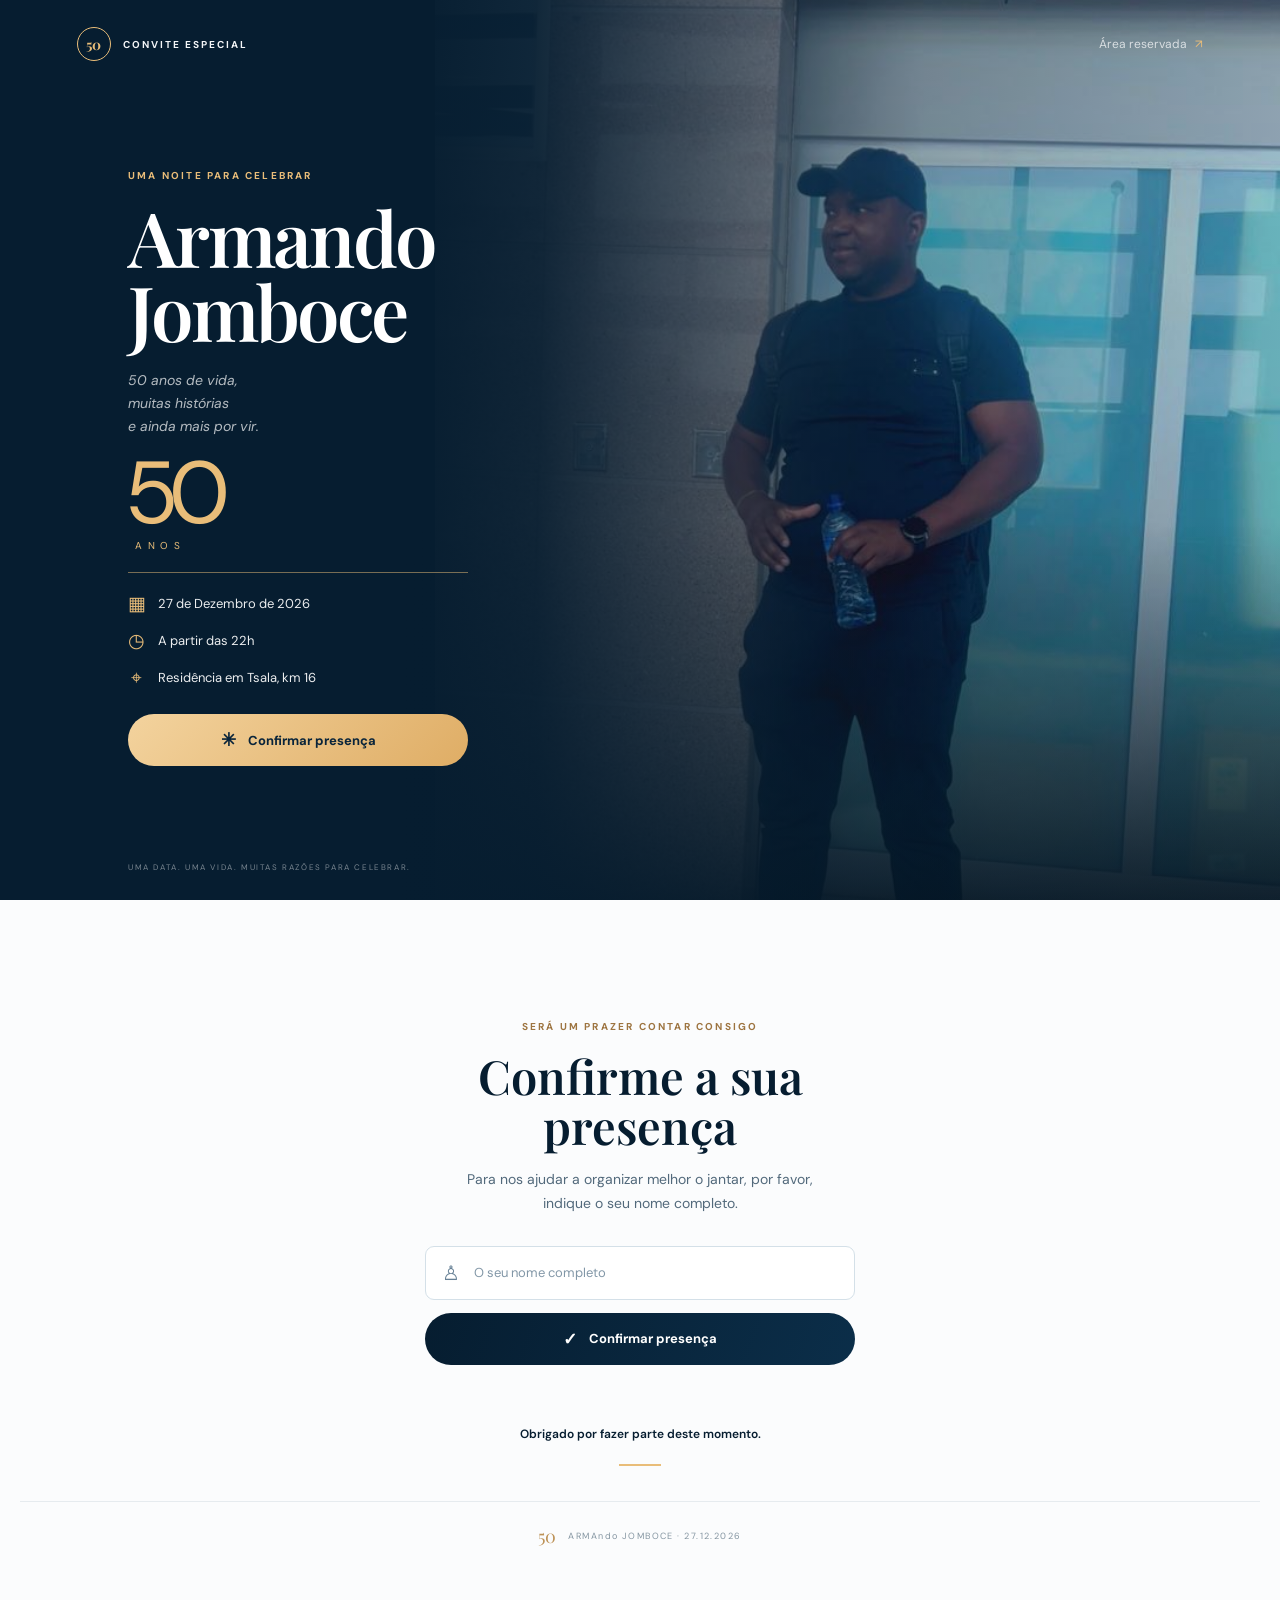
==== index.html @ 5abe6f39 "feat: setup convite armando 50 with supabase and vercel config" ====
<!DOCTYPE html>
<html lang="pt">
<head>
  <meta charset="UTF-8">
  <meta name="viewport" content="width=device-width, initial-scale=1">
  <meta name="theme-color" content="#061d30">
  <meta name="description" content="Convite para o jantar de celebração dos 50 anos de Armando Jomboce.">
  <title>Armando Jomboce | 50 anos</title>
  <link rel="preconnect" href="https://fonts.googleapis.com">
  <link rel="preconnect" href="https://fonts.gstatic.com" crossorigin>
  <link href="https://fonts.googleapis.com/css2?family=DM+Sans:wght@400;500;600;700&family=Playfair+Display:wght@500;600;700&display=swap" rel="stylesheet">
  <link rel="stylesheet" href="/styles.css">
</head>
<body class="invite-page">
  <main>
    <section class="hero" aria-labelledby="invite-title">
      <div class="hero-photo" role="img" aria-label="Fotografia de Armando Jomboce"></div>
      <div class="hero-shade"></div>
      <header class="topbar">
        <a class="brand" href="/" aria-label="Convite especial">
          <span class="brand-mark">50</span>
          <span>CONVITE ESPECIAL</span>
        </a>
        <a class="admin-link" href="/admin.html">Área reservada <span aria-hidden="true">↗</span></a>
      </header>

      <div class="hero-content">
        <p class="eyebrow">Uma noite para celebrar</p>
        <h1 id="invite-title">Armando<br>Jomboce</h1>
        <p class="intro">50 anos de vida,<br>muitas histórias<br>e ainda mais por vir.</p>

        <div class="age-block">
          <span class="age-number">50</span>
          <span class="age-label">ANOS</span>
        </div>

        <div class="event-details">
          <div><span class="detail-icon">▦</span><span>27 de Dezembro de 2026</span></div>
          <div><span class="detail-icon">◷</span><span>A partir das 22h</span></div>
          <div><span class="detail-icon">⌖</span><span>Residência em Tsala, km 16</span></div>
        </div>

        <a class="gold-button hero-button" href="#confirmar">
          <span aria-hidden="true">✳</span> Confirmar presença
        </a>
      </div>
      <div class="hero-bottom-note">UMA DATA. UMA VIDA. MUITAS RAZÕES PARA CELEBRAR.</div>
    </section>

    <section class="rsvp-section" id="confirmar">
      <div class="rsvp-card">
        <p class="eyebrow dark-eyebrow">Será um prazer contar consigo</p>
        <h2>Confirme a sua<br>presença</h2>
        <p class="rsvp-copy">Para nos ajudar a organizar melhor o jantar, por favor, indique o seu nome completo.</p>
        <form id="rsvp-form" class="rsvp-form">
          <label class="sr-only" for="guest-name">O seu nome completo</label>
          <div class="input-wrap">
            <span aria-hidden="true">♙</span>
            <input id="guest-name" name="name" type="text" maxlength="100" autocomplete="name" placeholder="O seu nome completo" required>
          </div>
          <input class="hp-field" type="text" name="company" tabindex="-1" autocomplete="off" aria-hidden="true">
          <button class="primary-button" type="submit"><span aria-hidden="true">✓</span> Confirmar presença</button>
          <p id="rsvp-feedback" class="form-feedback" role="status" aria-live="polite"></p>
        </form>
        <p class="thanks-note">Obrigado por fazer parte deste momento.</p>
        <span class="small-gold-line"></span>
      </div>
      <footer class="site-footer">
        <span class="footer-age">50</span>
        <span>ARMAndo JOMBOCE · 27.12.2026</span>
      </footer>
    </section>
  </main>
  <script src="/app.js"></script>
</body>
</html>
---- styles.css ----
:root {
  --navy: #061d30;
  --navy-2: #09283f;
  --navy-3: #12364d;
  --gold: #e9bd79;
  --gold-light: #f3d39e;
  --ink: #102b40;
  --muted: #6f8291;
  --line: #dce5eb;
  --paper: #fbfcfd;
  --white: #fff;
  --serif: "Playfair Display", Georgia, serif;
  --sans: "DM Sans", Arial, sans-serif;
}
* { box-sizing: border-box; }
html { scroll-behavior: smooth; }
body { margin: 0; font-family: var(--sans); color: var(--ink); background: var(--navy); }
a { color: inherit; text-decoration: none; }
button, input { font: inherit; }
button, a { -webkit-tap-highlight-color: transparent; }
.sr-only { position: absolute; width: 1px; height: 1px; padding: 0; margin: -1px; overflow: hidden; clip: rect(0,0,0,0); white-space: nowrap; border: 0; }
.hero { min-height: 780px; height: 100svh; max-height: 980px; position: relative; overflow: hidden; color: white; background: #061d30; }
.hero-photo { position: absolute; inset: 0 0 0 34%; background-image: url("/assets/armando.jpg"); background-size: cover; background-position: center 20%; opacity: .9; }
.hero-shade { position: absolute; inset: 0; background: linear-gradient(90deg, #061d30 0%, #061d30 31%, rgba(6,29,48,.94) 42%, rgba(6,29,48,.34) 72%, rgba(6,29,48,.14) 100%), linear-gradient(0deg, rgba(3,18,30,.9), transparent 42%); }
.topbar, .hero-content, .hero-bottom-note { position: relative; z-index: 1; }
.topbar { display: flex; align-items: center; justify-content: space-between; padding: 27px clamp(22px, 6vw, 86px); }
.brand { display: inline-flex; align-items: center; gap: 12px; color: #f4f6f8; font-size: 10px; font-weight: 700; letter-spacing: .2em; }
.brand-mark { width: 34px; height: 34px; border: 1px solid var(--gold); color: var(--gold); border-radius: 50%; display: grid; place-items: center; font-family: var(--serif); font-size: 14px; letter-spacing: 0; }
.admin-link, .back-link { font-size: 12px; color: rgba(255,255,255,.72); }
.admin-link span { color: var(--gold); margin-left: 5px; }
.hero-content { width: min(520px, 54%); margin-left: clamp(28px, 10vw, 150px); padding-top: clamp(55px, 9vh, 105px); }
.eyebrow { text-transform: uppercase; letter-spacing: .22em; font-size: 10px; font-weight: 700; color: var(--gold); margin: 0 0 18px; }
h1, h2 { font-family: var(--serif); font-weight: 600; }
.hero h1 { font-size: clamp(48px, 6vw, 76px); line-height: .98; letter-spacing: -.035em; margin: 0; }
.intro { font-size: 14px; line-height: 1.65; color: rgba(255,255,255,.7); font-style: italic; margin: 20px 0 16px; }
.age-block { display: flex; flex-direction: column; align-items: flex-start; margin: 5px 0 20px; }
.age-number { font-family: var(--sans); color: var(--gold); font-size: clamp(66px, 7vw, 88px); font-weight: 400; line-height: .9; letter-spacing: -.07em; }
.age-label { color: var(--gold); font-size: 10px; letter-spacing: .55em; padding-left: 7px; margin-top: 6px; }
.event-details { display: grid; gap: 12px; padding: 18px 0 22px; border-top: 1px solid rgba(233,189,121,.5); max-width: 340px; }
.event-details > div { display: flex; align-items: center; gap: 13px; font-size: 13px; color: rgba(255,255,255,.92); }
.detail-icon { width: 17px; color: var(--gold); font-size: 19px; text-align: center; }
.gold-button, .primary-button { min-height: 52px; border: 0; border-radius: 999px; display: inline-flex; justify-content: center; align-items: center; gap: 12px; font-weight: 700; cursor: pointer; transition: transform .2s, filter .2s; }
.gold-button { background: linear-gradient(135deg, var(--gold-light), #dfad65); color: #09243a; }
.gold-button:hover, .primary-button:hover { transform: translateY(-2px); filter: brightness(1.04); }
.hero-button { width: min(340px, 100%); margin-top: 2px; font-size: 13px; }
.hero-button span { font-size: 18px; }
.hero-bottom-note { position: absolute; left: clamp(28px, 10vw, 150px); bottom: 28px; color: rgba(255,255,255,.46); font-size: 8px; letter-spacing: .2em; }
.rsvp-section { background: var(--paper); min-height: 640px; display: flex; flex-direction: column; align-items: center; justify-content: center; padding: 76px 20px 30px; }
.rsvp-card { width: min(100%, 470px); text-align: center; padding: 22px 20px 35px; }
.dark-eyebrow { color: #9d7440; }
.rsvp-card h2 { font-size: clamp(35px, 6vw, 47px); line-height: 1.06; margin: 0 0 17px; color: var(--navy); }
.rsvp-copy { max-width: 360px; margin: 0 auto 30px; color: #52697b; font-size: 14px; line-height: 1.7; }
.rsvp-form { display: grid; gap: 13px; }
.input-wrap { height: 54px; border: 1px solid #d4e0e8; border-radius: 9px; display: flex; align-items: center; gap: 12px; padding: 0 16px; background: white; color: #668095; text-align: left; }
.input-wrap > span { font-size: 20px; }
.input-wrap input { border: 0; outline: 0; background: transparent; color: var(--ink); min-width: 0; width: 100%; font-size: 13px; }
.input-wrap:focus-within { border-color: #9eb8c9; box-shadow: 0 0 0 3px rgba(158,184,201,.18); }
.input-wrap input::placeholder { color: #8297a7; }
.primary-button { background: linear-gradient(110deg, #061d30, #0b2e49); color: white; width: 100%; font-size: 13px; }
.primary-button span { font-size: 17px; }
.form-feedback { min-height: 18px; margin: 0; font-size: 12px; color: #2c775d; }
.form-feedback.error { color: #b34b4b; }
.thanks-note { margin: 30px 0 22px; color: var(--navy); font-size: 12px; font-weight: 600; }
.small-gold-line { display: block; width: 42px; height: 2px; background: var(--gold); margin: auto; }
.site-footer { width: 100%; border-top: 1px solid #e6ebef; display: flex; justify-content: center; align-items: center; gap: 12px; padding: 22px 10px 0; color: #8495a1; font-size: 9px; letter-spacing: .16em; }
.footer-age { font-family: var(--serif); color: #bd9257; font-size: 18px; letter-spacing: 0; }
.hp-field { position: absolute; left: -10000px; opacity: 0; }
.admin-page { min-height: 100vh; background: radial-gradient(circle at 50% 25%, #12354c 0, #071e31 43%, #041522 100%); color: white; }
.admin-shell { width: min(1120px, 100%); margin: auto; min-height: 100vh; padding: 0 24px 70px; }
.admin-topbar { min-height: 82px; display: flex; align-items: center; justify-content: space-between; border-bottom: 1px solid rgba(255,255,255,.1); }
.login-card { width: min(100%, 440px); margin: clamp(65px, 12vh, 130px) auto 60px; text-align: center; }
.login-emblem { width: 66px; height: 66px; border: 1px solid var(--gold); border-radius: 50%; color: var(--gold); display: grid; place-items: center; font: 27px var(--serif); margin: 0 auto 27px; }
.login-card h1 { font-size: clamp(29px, 5vw, 38px); margin: 0 0 13px; }
.login-copy { color: rgba(255,255,255,.65); font-size: 13px; line-height: 1.7; margin: 0 auto 28px; max-width: 340px; }
.dark-input { background: rgba(255,255,255,.045); border-color: rgba(180,207,224,.2); color: #b6c9d6; margin-bottom: 18px; }
.dark-input input { color: white; }
.dark-input input::placeholder { color: #91a7b6; }
.login-button { width: 100%; font-size: 13px; }
.login-footnote { margin-top: 28px; color: rgba(255,255,255,.48); font-size: 11px; }
.admin-page .form-feedback { margin-top: 12px; }
.dashboard { padding: 55px 0 20px; color: var(--ink); }
.dashboard-heading { display: flex; justify-content: space-between; align-items: center; gap: 20px; margin-bottom: 28px; }
.dashboard-heading .eyebrow { margin-bottom: 8px; }
.dashboard-heading h1 { color: white; font-size: clamp(30px, 5vw, 42px); margin: 0; }
.logout-button, .refresh-button { border: 1px solid rgba(233,189,121,.55); background: transparent; color: var(--gold-light); border-radius: 999px; padding: 10px 17px; font-size: 12px; cursor: pointer; }
.stats-grid { display: grid; grid-template-columns: repeat(2, 1fr); gap: 14px; margin-bottom: 18px; }
.stat-card { background: #f4f7f9; border-radius: 12px; padding: 20px 22px; }
.stat-card span { display: block; color: #718595; font-size: 11px; margin-bottom: 8px; }
.stat-card strong { font: 600 30px var(--serif); color: var(--navy); }
.table-card { background: white; border-radius: 14px; padding: 22px; }
.table-heading { display: flex; justify-content: space-between; align-items: center; gap: 15px; margin-bottom: 18px; }
.table-heading h2 { color: var(--navy); font-size: 21px; margin: 0; }
.refresh-button { border-color: #d7e1e8; color: #36566b; }
.table-scroll { overflow-x: auto; }
table { width: 100%; border-collapse: collapse; text-align: left; min-width: 480px; }
th, td { padding: 13px 10px; border-bottom: 1px solid #e8eef2; font-size: 12px; }
th { color: #36536a; font-weight: 700; background: #f7f9fa; }
td { color: #52697b; }
.empty-row { text-align: center; padding: 30px; color: #8495a1; }
.data-note { font-size: 11px; line-height: 1.6; color: #8796a1; margin: 17px 0 0; }
.dashboard .form-feedback { color: #b34b4b; }
@media (min-width: 900px) {
  .rsvp-section { min-height: 700px; }
}
@media (max-width: 650px) {
  .hero { height: auto; min-height: 850px; max-height: none; }
  .hero-photo { inset: 0 0 auto 20%; height: 560px; background-position: center 16%; opacity: .78; }
  .hero-shade { background: linear-gradient(90deg, rgba(6,29,48,.97) 0%, rgba(6,29,48,.75) 48%, rgba(6,29,48,.22) 100%), linear-gradient(0deg, #061d30 0%, rgba(6,29,48,.98) 25%, rgba(6,29,48,.08) 76%); }
  .topbar { padding: 20px 22px; }
  .brand { font-size: 8px; letter-spacing: .16em; gap: 9px; }
  .brand-mark { width: 30px; height: 30px; }
  .admin-link { font-size: 10px; }
  .hero-content { width: auto; margin: 0; padding: 90px 25px 110px; }
  .hero h1 { font-size: clamp(48px, 14vw, 67px); }
  .intro { margin-top: 17px; font-size: 13px; }
  .age-number { font-size: 75px; }
  .event-details { max-width: 100%; }
  .event-details > div { font-size: 12px; }
  .hero-bottom-note { left: 25px; right: 20px; bottom: 22px; font-size: 7px; }
  .rsvp-section { padding-top: 60px; min-height: 620px; }
  .rsvp-card { padding-left: 4px; padding-right: 4px; }
  .admin-shell { padding: 0 17px 45px; }
  .admin-topbar { min-height: 70px; }
  .admin-topbar .brand { font-size: 7px; }
  .back-link { font-size: 10px; }
  .dashboard { padding-top: 35px; }
  .dashboard-heading { align-items: flex-start; }
  .stats-grid { gap: 9px; }
  .stat-card { padding: 16px 14px; }
  .stat-card strong { font-size: 26px; }
  .table-card { padding: 15px 12px; }
  .table-heading h2 { font-size: 17px; }
}
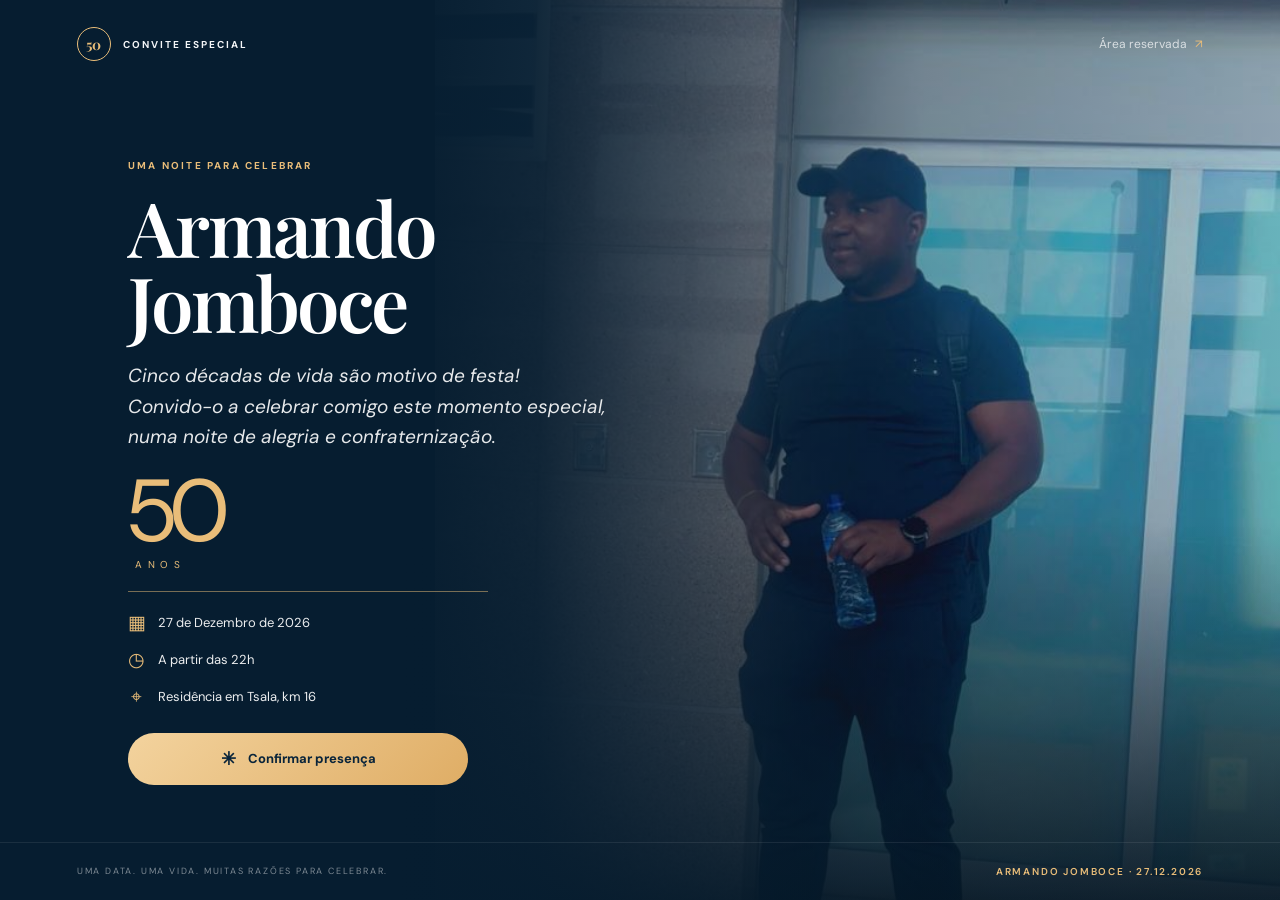
==== commit d640b663: "feat: separate invite presentation and confirmation page with updated text and typography" ====
--- a/index.html
+++ b/index.html
@@ -13,9 +13,10 @@
 </head>
 <body class="invite-page">
   <main>
-    <section class="hero" aria-labelledby="invite-title">
+    <section class="hero hero-standalone" aria-labelledby="invite-title">
       <div class="hero-photo" role="img" aria-label="Fotografia de Armando Jomboce"></div>
       <div class="hero-shade"></div>
+      
       <header class="topbar">
         <a class="brand" href="/" aria-label="Convite especial">
           <span class="brand-mark">50</span>
@@ -27,7 +28,7 @@
       <div class="hero-content">
         <p class="eyebrow">Uma noite para celebrar</p>
         <h1 id="invite-title">Armando<br>Jomboce</h1>
-        <p class="intro">50 anos de vida,<br>muitas histórias<br>e ainda mais por vir.</p>
+        <p class="intro">Cinco décadas de vida são motivo de festa! Convido-o a celebrar comigo este momento especial, numa noite de alegria e confraternização.</p>
 
         <div class="age-block">
           <span class="age-number">50</span>
@@ -40,37 +41,16 @@
           <div><span class="detail-icon">⌖</span><span>Residência em Tsala, km 16</span></div>
         </div>
 
-        <a class="gold-button hero-button" href="#confirmar">
+        <a class="gold-button hero-button" href="/confirmar.html">
           <span aria-hidden="true">✳</span> Confirmar presença
         </a>
       </div>
-      <div class="hero-bottom-note">UMA DATA. UMA VIDA. MUITAS RAZÕES PARA CELEBRAR.</div>
-    </section>
 
-    <section class="rsvp-section" id="confirmar">
-      <div class="rsvp-card">
-        <p class="eyebrow dark-eyebrow">Será um prazer contar consigo</p>
-        <h2>Confirme a sua<br>presença</h2>
-        <p class="rsvp-copy">Para nos ajudar a organizar melhor o jantar, por favor, indique o seu nome completo.</p>
-        <form id="rsvp-form" class="rsvp-form">
-          <label class="sr-only" for="guest-name">O seu nome completo</label>
-          <div class="input-wrap">
-            <span aria-hidden="true">♙</span>
-            <input id="guest-name" name="name" type="text" maxlength="100" autocomplete="name" placeholder="O seu nome completo" required>
-          </div>
-          <input class="hp-field" type="text" name="company" tabindex="-1" autocomplete="off" aria-hidden="true">
-          <button class="primary-button" type="submit"><span aria-hidden="true">✓</span> Confirmar presença</button>
-          <p id="rsvp-feedback" class="form-feedback" role="status" aria-live="polite"></p>
-        </form>
-        <p class="thanks-note">Obrigado por fazer parte deste momento.</p>
-        <span class="small-gold-line"></span>
+      <div class="hero-bottom-bar">
+        <div class="hero-bottom-note">UMA DATA. UMA VIDA. MUITAS RAZÕES PARA CELEBRAR.</div>
+        <div class="hero-bottom-date">ARMANDO JOMBOCE · 27.12.2026</div>
       </div>
-      <footer class="site-footer">
-        <span class="footer-age">50</span>
-        <span>ARMAndo JOMBOCE · 27.12.2026</span>
-      </footer>
     </section>
   </main>
-  <script src="/app.js"></script>
 </body>
 </html>
--- a/styles.css
+++ b/styles.css
@@ -19,24 +19,24 @@
 button, input { font: inherit; }
 button, a { -webkit-tap-highlight-color: transparent; }
 .sr-only { position: absolute; width: 1px; height: 1px; padding: 0; margin: -1px; overflow: hidden; clip: rect(0,0,0,0); white-space: nowrap; border: 0; }
-.hero { min-height: 780px; height: 100svh; max-height: 980px; position: relative; overflow: hidden; color: white; background: #061d30; }
+.hero { min-height: 100vh; min-height: 100svh; height: auto; position: relative; overflow: hidden; color: white; background: #061d30; display: flex; flex-direction: column; justify-content: space-between; }
 .hero-photo { position: absolute; inset: 0 0 0 34%; background-image: url("/assets/armando.jpg"); background-size: cover; background-position: center 20%; opacity: .9; }
 .hero-shade { position: absolute; inset: 0; background: linear-gradient(90deg, #061d30 0%, #061d30 31%, rgba(6,29,48,.94) 42%, rgba(6,29,48,.34) 72%, rgba(6,29,48,.14) 100%), linear-gradient(0deg, rgba(3,18,30,.9), transparent 42%); }
-.topbar, .hero-content, .hero-bottom-note { position: relative; z-index: 1; }
+.topbar, .hero-content, .hero-bottom-bar { position: relative; z-index: 1; }
 .topbar { display: flex; align-items: center; justify-content: space-between; padding: 27px clamp(22px, 6vw, 86px); }
 .brand { display: inline-flex; align-items: center; gap: 12px; color: #f4f6f8; font-size: 10px; font-weight: 700; letter-spacing: .2em; }
 .brand-mark { width: 34px; height: 34px; border: 1px solid var(--gold); color: var(--gold); border-radius: 50%; display: grid; place-items: center; font-family: var(--serif); font-size: 14px; letter-spacing: 0; }
 .admin-link, .back-link { font-size: 12px; color: rgba(255,255,255,.72); }
 .admin-link span { color: var(--gold); margin-left: 5px; }
-.hero-content { width: min(520px, 54%); margin-left: clamp(28px, 10vw, 150px); padding-top: clamp(55px, 9vh, 105px); }
+.hero-content { width: min(560px, 58%); margin-left: clamp(28px, 10vw, 150px); padding: clamp(40px, 6vh, 70px) 0 40px; }
 .eyebrow { text-transform: uppercase; letter-spacing: .22em; font-size: 10px; font-weight: 700; color: var(--gold); margin: 0 0 18px; }
 h1, h2 { font-family: var(--serif); font-weight: 600; }
 .hero h1 { font-size: clamp(48px, 6vw, 76px); line-height: .98; letter-spacing: -.035em; margin: 0; }
-.intro { font-size: 14px; line-height: 1.65; color: rgba(255,255,255,.7); font-style: italic; margin: 20px 0 16px; }
+.intro { font-size: clamp(16px, 1.85vw, 19px); line-height: 1.6; color: rgba(255,255,255,.9); font-style: italic; margin: 22px 0 20px; max-width: 480px; }
 .age-block { display: flex; flex-direction: column; align-items: flex-start; margin: 5px 0 20px; }
 .age-number { font-family: var(--sans); color: var(--gold); font-size: clamp(66px, 7vw, 88px); font-weight: 400; line-height: .9; letter-spacing: -.07em; }
 .age-label { color: var(--gold); font-size: 10px; letter-spacing: .55em; padding-left: 7px; margin-top: 6px; }
-.event-details { display: grid; gap: 12px; padding: 18px 0 22px; border-top: 1px solid rgba(233,189,121,.5); max-width: 340px; }
+.event-details { display: grid; gap: 12px; padding: 18px 0 22px; border-top: 1px solid rgba(233,189,121,.5); max-width: 360px; }
 .event-details > div { display: flex; align-items: center; gap: 13px; font-size: 13px; color: rgba(255,255,255,.92); }
 .detail-icon { width: 17px; color: var(--gold); font-size: 19px; text-align: center; }
 .gold-button, .primary-button { min-height: 52px; border: 0; border-radius: 999px; display: inline-flex; justify-content: center; align-items: center; gap: 12px; font-weight: 700; cursor: pointer; transition: transform .2s, filter .2s; }
@@ -44,7 +44,9 @@
 .gold-button:hover, .primary-button:hover { transform: translateY(-2px); filter: brightness(1.04); }
 .hero-button { width: min(340px, 100%); margin-top: 2px; font-size: 13px; }
 .hero-button span { font-size: 18px; }
-.hero-bottom-note { position: absolute; left: clamp(28px, 10vw, 150px); bottom: 28px; color: rgba(255,255,255,.46); font-size: 8px; letter-spacing: .2em; }
+.hero-bottom-bar { position: relative; z-index: 1; display: flex; justify-content: space-between; align-items: center; padding: 22px clamp(22px, 6vw, 86px); border-top: 1px solid rgba(255,255,255,.08); }
+.hero-bottom-note { color: rgba(255,255,255,.48); font-size: 9px; letter-spacing: .2em; }
+.hero-bottom-date { color: var(--gold); font-size: 10px; letter-spacing: .18em; font-weight: 600; }
 .rsvp-section { background: var(--paper); min-height: 640px; display: flex; flex-direction: column; align-items: center; justify-content: center; padding: 76px 20px 30px; }
 .rsvp-card { width: min(100%, 470px); text-align: center; padding: 22px 20px 35px; }
 .dark-eyebrow { color: #9d7440; }
@@ -99,26 +101,62 @@
 .empty-row { text-align: center; padding: 30px; color: #8495a1; }
 .data-note { font-size: 11px; line-height: 1.6; color: #8796a1; margin: 17px 0 0; }
 .dashboard .form-feedback { color: #b34b4b; }
+
+/* ========================================================
+   PÁGINA DEDICADA DE CONFIRMAÇÃO (confirmar.html)
+   ======================================================== */
+.confirm-page { min-height: 100vh; background: radial-gradient(circle at 50% 20%, #12364e 0%, #061d30 55%, #041422 100%); color: white; }
+.confirm-shell { width: min(1040px, 100%); margin: auto; min-height: 100vh; display: flex; flex-direction: column; justify-content: space-between; padding: 0 24px; }
+.confirm-topbar { min-height: 82px; display: flex; align-items: center; justify-content: space-between; border-bottom: 1px solid rgba(255,255,255,.08); }
+.confirm-content { padding: 45px 0 60px; display: flex; justify-content: center; align-items: center; flex: 1; }
+.confirm-card { width: min(100%, 500px); text-align: center; background: rgba(255, 255, 255, 0.035); border: 1px solid rgba(233, 189, 121, 0.28); border-radius: 20px; padding: clamp(32px, 5vw, 46px) clamp(20px, 4vw, 36px); backdrop-filter: blur(12px); box-shadow: 0 20px 50px rgba(0, 0, 0, 0.45); }
+.confirm-emblem { width: 62px; height: 62px; border: 1px solid var(--gold); border-radius: 50%; color: var(--gold); display: grid; place-items: center; margin: 0 auto 20px; }
+.age-number-small { font-family: var(--serif); font-size: 24px; font-weight: 600; }
+.confirm-card h1 { font-size: clamp(28px, 5vw, 40px); line-height: 1.1; margin: 0 0 14px; color: white; }
+.confirm-copy { color: rgba(255, 255, 255, 0.72); font-size: 14px; line-height: 1.65; margin: 0 auto 24px; max-width: 400px; }
+.confirm-meta-pill { display: inline-flex; align-items: center; gap: 10px; background: rgba(233, 189, 121, 0.08); border: 1px solid rgba(233, 189, 121, 0.3); border-radius: 999px; padding: 8px 18px; color: var(--gold-light); font-size: 12px; margin-bottom: 26px; }
+.pill-divider { opacity: 0.5; }
+.confirm-card .input-wrap { background: rgba(255, 255, 255, 0.06); border-color: rgba(255, 255, 255, 0.16); color: var(--gold); margin-bottom: 14px; }
+.confirm-card .input-wrap input { color: white; font-size: 14px; }
+.confirm-card .input-wrap input::placeholder { color: rgba(255, 255, 255, 0.4); }
+.confirm-card .input-wrap:focus-within { border-color: var(--gold); box-shadow: 0 0 0 3px rgba(233, 189, 121, 0.2); }
+.confirm-card .submit-button { width: 100%; font-size: 14px; }
+.confirm-card .thanks-note { color: rgba(255, 255, 255, 0.65); margin: 26px 0 18px; font-size: 12px; }
+.confirm-footer { border-top: 1px solid rgba(255, 255, 255, 0.08); display: flex; justify-content: center; align-items: center; gap: 12px; padding: 22px 10px; color: rgba(255, 255, 255, 0.4); font-size: 9px; letter-spacing: .16em; }
+
+/* Ecrã de Sucesso */
+.success-card .success-badge { width: 66px; height: 66px; border-radius: 50%; background: linear-gradient(135deg, var(--gold-light), #dfad65); color: #061d30; display: grid; place-items: center; font-size: 28px; font-weight: 700; margin: 0 auto 20px; box-shadow: 0 0 28px rgba(233, 189, 121, 0.35); }
+.success-details-card { background: rgba(255, 255, 255, 0.04); border: 1px solid rgba(255, 255, 255, 0.08); border-radius: 12px; padding: 18px 20px; margin: 24px 0; text-align: left; display: grid; gap: 14px; }
+.success-detail-row { display: flex; align-items: center; gap: 14px; }
+.success-icon { width: 24px; color: var(--gold); font-size: 18px; text-align: center; }
+.success-detail-row strong { display: block; font-size: 11px; text-transform: uppercase; letter-spacing: 0.1em; color: var(--gold); }
+.success-detail-row p { margin: 2px 0 0; font-size: 13px; color: rgba(255, 255, 255, 0.9); }
+.success-actions { margin-top: 14px; }
+.success-actions .gold-button { width: 100%; font-size: 13px; }
+
 @media (min-width: 900px) {
   .rsvp-section { min-height: 700px; }
 }
 @media (max-width: 650px) {
-  .hero { height: auto; min-height: 850px; max-height: none; }
+  .hero { height: auto; min-height: 100vh; min-height: 100svh; max-height: none; }
   .hero-photo { inset: 0 0 auto 20%; height: 560px; background-position: center 16%; opacity: .78; }
   .hero-shade { background: linear-gradient(90deg, rgba(6,29,48,.97) 0%, rgba(6,29,48,.75) 48%, rgba(6,29,48,.22) 100%), linear-gradient(0deg, #061d30 0%, rgba(6,29,48,.98) 25%, rgba(6,29,48,.08) 76%); }
   .topbar { padding: 20px 22px; }
   .brand { font-size: 8px; letter-spacing: .16em; gap: 9px; }
   .brand-mark { width: 30px; height: 30px; }
   .admin-link { font-size: 10px; }
-  .hero-content { width: auto; margin: 0; padding: 90px 25px 110px; }
+  .hero-content { width: auto; margin: 0; padding: 75px 22px 50px; }
   .hero h1 { font-size: clamp(48px, 14vw, 67px); }
-  .intro { margin-top: 17px; font-size: 13px; }
+  .intro { margin-top: 18px; font-size: 15px; line-height: 1.55; }
   .age-number { font-size: 75px; }
   .event-details { max-width: 100%; }
   .event-details > div { font-size: 12px; }
-  .hero-bottom-note { left: 25px; right: 20px; bottom: 22px; font-size: 7px; }
-  .rsvp-section { padding-top: 60px; min-height: 620px; }
-  .rsvp-card { padding-left: 4px; padding-right: 4px; }
+  .hero-bottom-bar { flex-direction: column; gap: 6px; text-align: center; padding: 18px 20px; }
+  .hero-bottom-note { font-size: 7px; }
+  .hero-bottom-date { font-size: 9px; }
+  .confirm-shell { padding: 0 16px; }
+  .confirm-meta-pill { flex-direction: column; gap: 4px; border-radius: 12px; padding: 10px 14px; font-size: 11px; }
+  .confirm-meta-pill .pill-divider { display: none; }
   .admin-shell { padding: 0 17px 45px; }
   .admin-topbar { min-height: 70px; }
   .admin-topbar .brand { font-size: 7px; }
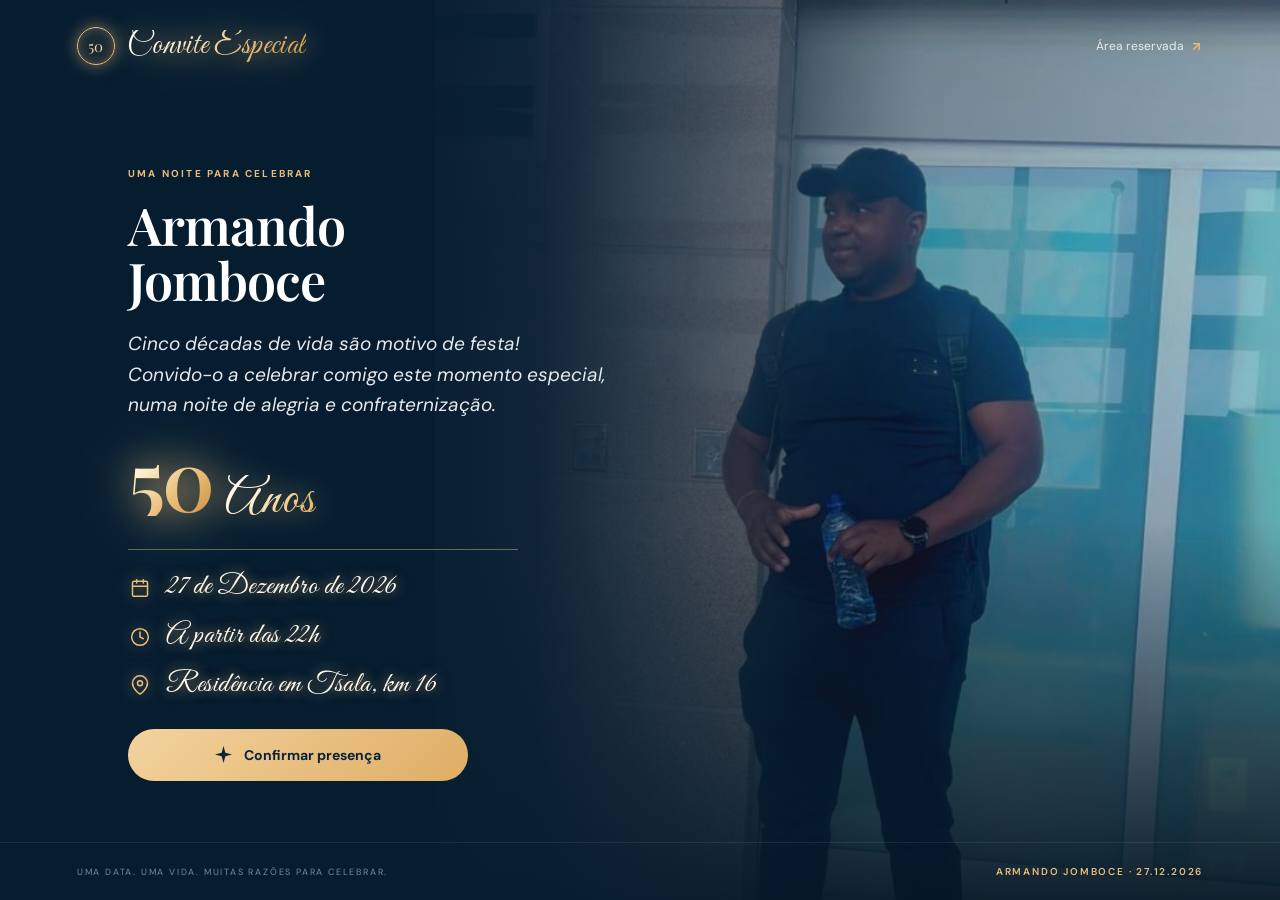
==== commit cdf890c9: "feat: refine name typography, add festive cursive glow to title and event details, replace mobile ic" ====
--- a/index.html
+++ b/index.html
@@ -8,7 +8,7 @@
   <title>Armando Jomboce | 50 anos</title>
   <link rel="preconnect" href="https://fonts.googleapis.com">
   <link rel="preconnect" href="https://fonts.gstatic.com" crossorigin>
-  <link href="https://fonts.googleapis.com/css2?family=DM+Sans:wght@400;500;600;700&family=Playfair+Display:wght@500;600;700&display=swap" rel="stylesheet">
+  <link href="https://fonts.googleapis.com/css2?family=Alex+Brush&family=DM+Sans:wght@400;500;600;700&family=Great+Vibes&family=Playfair+Display:ital,wght@0,500;0,600;0,700;1,500;1,600&display=swap" rel="stylesheet">
   <link rel="stylesheet" href="/styles.css">
 </head>
 <body class="invite-page">
@@ -18,11 +18,17 @@
       <div class="hero-shade"></div>
       
       <header class="topbar">
-        <a class="brand" href="/" aria-label="Convite especial">
+        <a class="brand brand-glow" href="/" aria-label="Convite especial">
           <span class="brand-mark">50</span>
-          <span>CONVITE ESPECIAL</span>
+          <span class="brand-text">Convite Especial</span>
         </a>
-        <a class="admin-link" href="/admin.html">Área reservada <span aria-hidden="true">↗</span></a>
+        <a class="admin-link" href="/admin.html">
+          <span>Área reservada</span>
+          <svg class="nav-arrow-icon" width="13" height="13" viewBox="0 0 24 24" fill="none" stroke="currentColor" stroke-width="2.5" stroke-linecap="round" stroke-linejoin="round" aria-hidden="true">
+            <line x1="7" y1="17" x2="17" y2="7"></line>
+            <polyline points="7 7 17 7 17 17"></polyline>
+          </svg>
+        </a>
       </header>
 
       <div class="hero-content">
@@ -32,17 +38,48 @@
 
         <div class="age-block">
           <span class="age-number">50</span>
-          <span class="age-label">ANOS</span>
+          <span class="age-label">Anos</span>
         </div>
 
         <div class="event-details">
-          <div><span class="detail-icon">▦</span><span>27 de Dezembro de 2026</span></div>
-          <div><span class="detail-icon">◷</span><span>A partir das 22h</span></div>
-          <div><span class="detail-icon">⌖</span><span>Residência em Tsala, km 16</span></div>
+          <div class="event-detail-item">
+            <span class="detail-icon-wrap" aria-hidden="true">
+              <svg width="20" height="20" viewBox="0 0 24 24" fill="none" stroke="currentColor" stroke-width="1.8" stroke-linecap="round" stroke-linejoin="round">
+                <rect x="3" y="4" width="18" height="18" rx="2" ry="2"></rect>
+                <line x1="16" y1="2" x2="16" y2="6"></line>
+                <line x1="8" y1="2" x2="8" y2="6"></line>
+                <line x1="3" y1="10" x2="21" y2="10"></line>
+              </svg>
+            </span>
+            <span class="event-text script-accent">27 de Dezembro de 2026</span>
+          </div>
+
+          <div class="event-detail-item">
+            <span class="detail-icon-wrap" aria-hidden="true">
+              <svg width="20" height="20" viewBox="0 0 24 24" fill="none" stroke="currentColor" stroke-width="1.8" stroke-linecap="round" stroke-linejoin="round">
+                <circle cx="12" cy="12" r="10"></circle>
+                <polyline points="12 6 12 12 16 14"></polyline>
+              </svg>
+            </span>
+            <span class="event-text script-accent">A partir das 22h</span>
+          </div>
+
+          <div class="event-detail-item">
+            <span class="detail-icon-wrap" aria-hidden="true">
+              <svg width="20" height="20" viewBox="0 0 24 24" fill="none" stroke="currentColor" stroke-width="1.8" stroke-linecap="round" stroke-linejoin="round">
+                <path d="M21 10c0 7-9 13-9 13s-9-6-9-13a9 9 0 0 1 18 0z"></path>
+                <circle cx="12" cy="10" r="3"></circle>
+              </svg>
+            </span>
+            <span class="event-text script-accent">Residência em Tsala, km 16</span>
+          </div>
         </div>
 
         <a class="gold-button hero-button" href="/confirmar.html">
-          <span aria-hidden="true">✳</span> Confirmar presença
+          <svg class="btn-sparkle-icon" width="17" height="17" viewBox="0 0 24 24" fill="currentColor" aria-hidden="true">
+            <path d="M12 0L14.6 9.4L24 12L14.6 14.6L12 24L9.4 14.6L0 12L9.4 9.4L12 0Z"/>
+          </svg>
+          <span>Confirmar presença</span>
         </a>
       </div>
 
--- a/styles.css
+++ b/styles.css
@@ -11,6 +11,7 @@
   --white: #fff;
   --serif: "Playfair Display", Georgia, serif;
   --sans: "DM Sans", Arial, sans-serif;
+  --script: "Great Vibes", "Alex Brush", cursive;
 }
 * { box-sizing: border-box; }
 html { scroll-behavior: smooth; }
@@ -24,26 +25,77 @@
 .hero-shade { position: absolute; inset: 0; background: linear-gradient(90deg, #061d30 0%, #061d30 31%, rgba(6,29,48,.94) 42%, rgba(6,29,48,.34) 72%, rgba(6,29,48,.14) 100%), linear-gradient(0deg, rgba(3,18,30,.9), transparent 42%); }
 .topbar, .hero-content, .hero-bottom-bar { position: relative; z-index: 1; }
 .topbar { display: flex; align-items: center; justify-content: space-between; padding: 27px clamp(22px, 6vw, 86px); }
-.brand { display: inline-flex; align-items: center; gap: 12px; color: #f4f6f8; font-size: 10px; font-weight: 700; letter-spacing: .2em; }
-.brand-mark { width: 34px; height: 34px; border: 1px solid var(--gold); color: var(--gold); border-radius: 50%; display: grid; place-items: center; font-family: var(--serif); font-size: 14px; letter-spacing: 0; }
-.admin-link, .back-link { font-size: 12px; color: rgba(255,255,255,.72); }
-.admin-link span { color: var(--gold); margin-left: 5px; }
+.brand { display: inline-flex; align-items: center; gap: 12px; color: #f4f6f8; text-decoration: none; }
+.brand-text {
+  font-family: var(--script);
+  font-size: clamp(24px, 2.8vw, 32px);
+  letter-spacing: 0.02em;
+  background: linear-gradient(135deg, #ffffff 0%, #fff1d4 25%, #e9bd79 65%, #d19743 100%);
+  -webkit-background-clip: text;
+  -webkit-text-fill-color: transparent;
+  filter: drop-shadow(0 0 12px rgba(233, 189, 121, 0.75)) drop-shadow(0 0 24px rgba(233, 189, 121, 0.35));
+  line-height: 1;
+}
+.brand-mark {
+  width: 38px;
+  height: 38px;
+  border: 1.5px solid var(--gold);
+  color: var(--gold-light);
+  border-radius: 50%;
+  display: grid;
+  place-items: center;
+  font-family: var(--serif);
+  font-size: 15px;
+  box-shadow: 0 0 16px rgba(233, 189, 121, 0.55), inset 0 0 10px rgba(233, 189, 121, 0.3);
+  background: rgba(233, 189, 121, 0.08);
+  flex-shrink: 0;
+}
+.admin-link, .back-link { font-size: 12px; color: rgba(255,255,255,.82); display: inline-flex; align-items: center; gap: 6px; }
+.nav-arrow-icon { color: var(--gold); stroke: var(--gold); transition: transform .2s ease; flex-shrink: 0; }
+.admin-link:hover .nav-arrow-icon { transform: translate(2px, -2px); }
 .hero-content { width: min(560px, 58%); margin-left: clamp(28px, 10vw, 150px); padding: clamp(40px, 6vh, 70px) 0 40px; }
 .eyebrow { text-transform: uppercase; letter-spacing: .22em; font-size: 10px; font-weight: 700; color: var(--gold); margin: 0 0 18px; }
 h1, h2 { font-family: var(--serif); font-weight: 600; }
-.hero h1 { font-size: clamp(48px, 6vw, 76px); line-height: .98; letter-spacing: -.035em; margin: 0; }
+.hero h1 { font-size: clamp(34px, 4.4vw, 52px); line-height: 1.05; letter-spacing: -.02em; margin: 0; }
 .intro { font-size: clamp(16px, 1.85vw, 19px); line-height: 1.6; color: rgba(255,255,255,.9); font-style: italic; margin: 22px 0 20px; max-width: 480px; }
-.age-block { display: flex; flex-direction: column; align-items: flex-start; margin: 5px 0 20px; }
-.age-number { font-family: var(--sans); color: var(--gold); font-size: clamp(66px, 7vw, 88px); font-weight: 400; line-height: .9; letter-spacing: -.07em; }
-.age-label { color: var(--gold); font-size: 10px; letter-spacing: .55em; padding-left: 7px; margin-top: 6px; }
-.event-details { display: grid; gap: 12px; padding: 18px 0 22px; border-top: 1px solid rgba(233,189,121,.5); max-width: 360px; }
-.event-details > div { display: flex; align-items: center; gap: 13px; font-size: 13px; color: rgba(255,255,255,.92); }
-.detail-icon { width: 17px; color: var(--gold); font-size: 19px; text-align: center; }
+.age-block { display: flex; align-items: baseline; gap: 12px; margin: 8px 0 22px; }
+.age-number {
+  font-family: var(--serif);
+  font-size: clamp(62px, 6.8vw, 84px);
+  font-weight: 600;
+  line-height: .9;
+  letter-spacing: -.03em;
+  background: linear-gradient(135deg, #ffffff 0%, #fff1d4 25%, #e9bd79 65%, #c88f3a 100%);
+  -webkit-background-clip: text;
+  -webkit-text-fill-color: transparent;
+  filter: drop-shadow(0 0 18px rgba(233, 189, 121, 0.8)) drop-shadow(0 0 32px rgba(233, 189, 121, 0.45));
+}
+.age-label {
+  font-family: var(--script);
+  font-size: clamp(38px, 4.4vw, 52px);
+  letter-spacing: .02em;
+  background: linear-gradient(135deg, #ffffff 0%, #fff2d1 35%, #f0c582 70%, #dfa552 100%);
+  -webkit-background-clip: text;
+  -webkit-text-fill-color: transparent;
+  filter: drop-shadow(0 0 14px rgba(233, 189, 121, 0.7));
+  line-height: 1;
+}
+.event-details { display: grid; gap: 14px; padding: 20px 0 24px; border-top: 1px solid rgba(233,189,121,.45); max-width: 390px; }
+.event-detail-item { display: flex; align-items: center; gap: 14px; }
+.detail-icon-wrap { width: 24px; display: flex; align-items: center; justify-content: center; color: var(--gold); filter: drop-shadow(0 0 8px rgba(233, 189, 121, 0.55)); flex-shrink: 0; }
+.script-accent {
+  font-family: var(--script);
+  font-size: clamp(23px, 2.5vw, 29px);
+  line-height: 1.2;
+  color: #fff9ea;
+  letter-spacing: .02em;
+  text-shadow: 0 0 12px rgba(233, 189, 121, 0.6), 0 0 22px rgba(233, 189, 121, 0.3);
+}
 .gold-button, .primary-button { min-height: 52px; border: 0; border-radius: 999px; display: inline-flex; justify-content: center; align-items: center; gap: 12px; font-weight: 700; cursor: pointer; transition: transform .2s, filter .2s; }
 .gold-button { background: linear-gradient(135deg, var(--gold-light), #dfad65); color: #09243a; }
 .gold-button:hover, .primary-button:hover { transform: translateY(-2px); filter: brightness(1.04); }
-.hero-button { width: min(340px, 100%); margin-top: 2px; font-size: 13px; }
-.hero-button span { font-size: 18px; }
+.hero-button { width: min(340px, 100%); margin-top: 2px; font-size: 14px; }
+.btn-sparkle-icon { color: #09243a; fill: #09243a; flex-shrink: 0; }
 .hero-bottom-bar { position: relative; z-index: 1; display: flex; justify-content: space-between; align-items: center; padding: 22px clamp(22px, 6vw, 86px); border-top: 1px solid rgba(255,255,255,.08); }
 .hero-bottom-note { color: rgba(255,255,255,.48); font-size: 9px; letter-spacing: .2em; }
 .hero-bottom-date { color: var(--gold); font-size: 10px; letter-spacing: .18em; font-weight: 600; }
@@ -103,36 +155,20 @@
 .dashboard .form-feedback { color: #b34b4b; }
 
 /* ========================================================
-   PÁGINA DEDICADA DE CONFIRMAÇÃO (confirmar.html)
+   PÁGINA DEDICADA DE CONFIRMAÇÃO (ASPECTO ORIGINAL BRANCO/AZUL)
    ======================================================== */
-.confirm-page { min-height: 100vh; background: radial-gradient(circle at 50% 20%, #12364e 0%, #061d30 55%, #041422 100%); color: white; }
-.confirm-shell { width: min(1040px, 100%); margin: auto; min-height: 100vh; display: flex; flex-direction: column; justify-content: space-between; padding: 0 24px; }
-.confirm-topbar { min-height: 82px; display: flex; align-items: center; justify-content: space-between; border-bottom: 1px solid rgba(255,255,255,.08); }
-.confirm-content { padding: 45px 0 60px; display: flex; justify-content: center; align-items: center; flex: 1; }
-.confirm-card { width: min(100%, 500px); text-align: center; background: rgba(255, 255, 255, 0.035); border: 1px solid rgba(233, 189, 121, 0.28); border-radius: 20px; padding: clamp(32px, 5vw, 46px) clamp(20px, 4vw, 36px); backdrop-filter: blur(12px); box-shadow: 0 20px 50px rgba(0, 0, 0, 0.45); }
-.confirm-emblem { width: 62px; height: 62px; border: 1px solid var(--gold); border-radius: 50%; color: var(--gold); display: grid; place-items: center; margin: 0 auto 20px; }
-.age-number-small { font-family: var(--serif); font-size: 24px; font-weight: 600; }
-.confirm-card h1 { font-size: clamp(28px, 5vw, 40px); line-height: 1.1; margin: 0 0 14px; color: white; }
-.confirm-copy { color: rgba(255, 255, 255, 0.72); font-size: 14px; line-height: 1.65; margin: 0 auto 24px; max-width: 400px; }
-.confirm-meta-pill { display: inline-flex; align-items: center; gap: 10px; background: rgba(233, 189, 121, 0.08); border: 1px solid rgba(233, 189, 121, 0.3); border-radius: 999px; padding: 8px 18px; color: var(--gold-light); font-size: 12px; margin-bottom: 26px; }
-.pill-divider { opacity: 0.5; }
-.confirm-card .input-wrap { background: rgba(255, 255, 255, 0.06); border-color: rgba(255, 255, 255, 0.16); color: var(--gold); margin-bottom: 14px; }
-.confirm-card .input-wrap input { color: white; font-size: 14px; }
-.confirm-card .input-wrap input::placeholder { color: rgba(255, 255, 255, 0.4); }
-.confirm-card .input-wrap:focus-within { border-color: var(--gold); box-shadow: 0 0 0 3px rgba(233, 189, 121, 0.2); }
-.confirm-card .submit-button { width: 100%; font-size: 14px; }
-.confirm-card .thanks-note { color: rgba(255, 255, 255, 0.65); margin: 26px 0 18px; font-size: 12px; }
-.confirm-footer { border-top: 1px solid rgba(255, 255, 255, 0.08); display: flex; justify-content: center; align-items: center; gap: 12px; padding: 22px 10px; color: rgba(255, 255, 255, 0.4); font-size: 9px; letter-spacing: .16em; }
-
-/* Ecrã de Sucesso */
-.success-card .success-badge { width: 66px; height: 66px; border-radius: 50%; background: linear-gradient(135deg, var(--gold-light), #dfad65); color: #061d30; display: grid; place-items: center; font-size: 28px; font-weight: 700; margin: 0 auto 20px; box-shadow: 0 0 28px rgba(233, 189, 121, 0.35); }
-.success-details-card { background: rgba(255, 255, 255, 0.04); border: 1px solid rgba(255, 255, 255, 0.08); border-radius: 12px; padding: 18px 20px; margin: 24px 0; text-align: left; display: grid; gap: 14px; }
-.success-detail-row { display: flex; align-items: center; gap: 14px; }
-.success-icon { width: 24px; color: var(--gold); font-size: 18px; text-align: center; }
-.success-detail-row strong { display: block; font-size: 11px; text-transform: uppercase; letter-spacing: 0.1em; color: var(--gold); }
-.success-detail-row p { margin: 2px 0 0; font-size: 13px; color: rgba(255, 255, 255, 0.9); }
-.success-actions { margin-top: 14px; }
-.success-actions .gold-button { width: 100%; font-size: 13px; }
+.confirm-page-light { min-height: 100vh; background: var(--paper); color: var(--ink); display: flex; flex-direction: column; justify-content: space-between; margin: 0; }
+.confirm-light-topbar { display: flex; align-items: center; justify-content: space-between; padding: 22px clamp(20px, 6vw, 86px); border-bottom: 1px solid #e8eef2; background: white; }
+.back-link-dark { font-size: 13px; color: #52697b; font-weight: 500; display: inline-flex; align-items: center; gap: 6px; }
+.back-link-dark:hover { color: var(--navy); }
+.brand-light { display: inline-flex; align-items: center; gap: 10px; color: var(--navy); text-decoration: none; }
+.brand-light-text { font-family: var(--script); font-size: 24px; color: var(--navy); line-height: 1; }
+.brand-mark-dark { width: 34px; height: 34px; border: 1px solid var(--gold); color: #b68b44; border-radius: 50%; display: grid; place-items: center; font-family: var(--serif); font-size: 13px; flex-shrink: 0; }
+.admin-link-dark { font-size: 12px; color: #6f8291; display: inline-flex; align-items: center; gap: 5px; }
+.admin-link-dark:hover { color: var(--navy); }
+.admin-link-dark svg { color: #b68b44; }
+.input-icon-svg { color: #668095; flex-shrink: 0; }
+.rsvp-page-container { flex: 1; display: flex; align-items: center; justify-content: center; padding: clamp(40px, 8vh, 70px) 20px 40px; }
 
 @media (min-width: 900px) {
   .rsvp-section { min-height: 700px; }
@@ -142,21 +178,27 @@
   .hero-photo { inset: 0 0 auto 20%; height: 560px; background-position: center 16%; opacity: .78; }
   .hero-shade { background: linear-gradient(90deg, rgba(6,29,48,.97) 0%, rgba(6,29,48,.75) 48%, rgba(6,29,48,.22) 100%), linear-gradient(0deg, #061d30 0%, rgba(6,29,48,.98) 25%, rgba(6,29,48,.08) 76%); }
   .topbar { padding: 20px 22px; }
-  .brand { font-size: 8px; letter-spacing: .16em; gap: 9px; }
-  .brand-mark { width: 30px; height: 30px; }
-  .admin-link { font-size: 10px; }
+  .brand { gap: 9px; }
+  .brand-text { font-size: 22px; }
+  .brand-mark { width: 32px; height: 32px; font-size: 13px; }
+  .admin-link { font-size: 11px; }
   .hero-content { width: auto; margin: 0; padding: 75px 22px 50px; }
-  .hero h1 { font-size: clamp(48px, 14vw, 67px); }
+  .hero h1 { font-size: clamp(30px, 8.5vw, 42px); }
   .intro { margin-top: 18px; font-size: 15px; line-height: 1.55; }
-  .age-number { font-size: 75px; }
-  .event-details { max-width: 100%; }
-  .event-details > div { font-size: 12px; }
+  .age-block { margin: 6px 0 16px; gap: 8px; }
+  .age-number { font-size: 60px; }
+  .age-label { font-size: 36px; }
+  .event-details { max-width: 100%; gap: 11px; padding: 16px 0 20px; }
+  .script-accent { font-size: 20px; }
+  .detail-icon-wrap svg { width: 18px; height: 18px; }
+  .hero-button { font-size: 13px; }
   .hero-bottom-bar { flex-direction: column; gap: 6px; text-align: center; padding: 18px 20px; }
   .hero-bottom-note { font-size: 7px; }
   .hero-bottom-date { font-size: 9px; }
-  .confirm-shell { padding: 0 16px; }
-  .confirm-meta-pill { flex-direction: column; gap: 4px; border-radius: 12px; padding: 10px 14px; font-size: 11px; }
-  .confirm-meta-pill .pill-divider { display: none; }
+  .confirm-light-topbar { padding: 16px 18px; }
+  .confirm-light-topbar .brand-light-text { font-size: 20px; }
+  .confirm-light-topbar .brand-mark-dark { width: 28px; height: 28px; font-size: 11px; }
+  .back-link-dark { font-size: 12px; }
   .admin-shell { padding: 0 17px 45px; }
   .admin-topbar { min-height: 70px; }
   .admin-topbar .brand { font-size: 7px; }
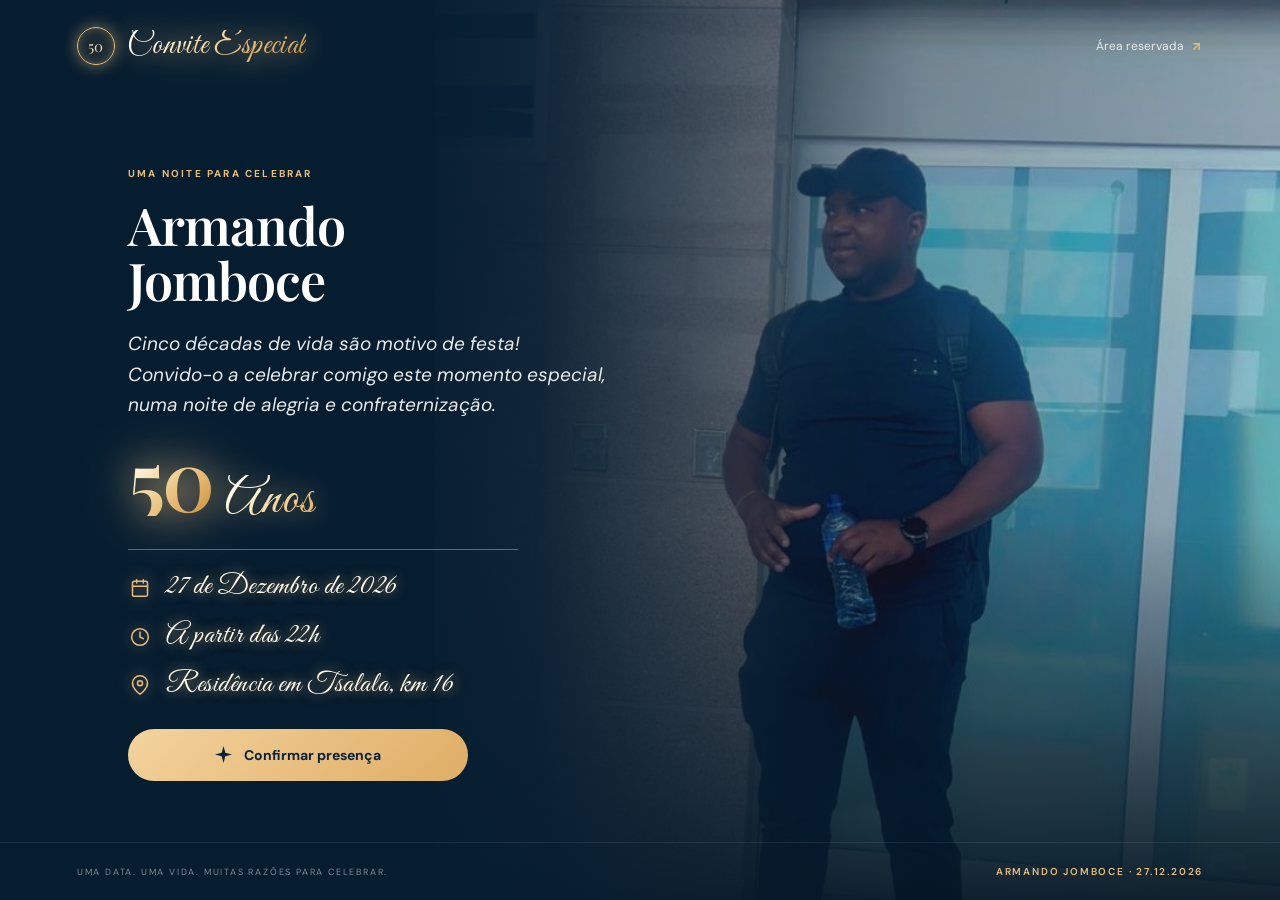
==== commit f5aa872c: "fix: correct venue location name to Tsalala" ====
--- a/index.html
+++ b/index.html
@@ -71,7 +71,7 @@
                 <circle cx="12" cy="10" r="3"></circle>
               </svg>
             </span>
-            <span class="event-text script-accent">Residência em Tsala, km 16</span>
+            <span class="event-text script-accent">Residência em Tsalala, km 16</span>
           </div>
         </div>
 
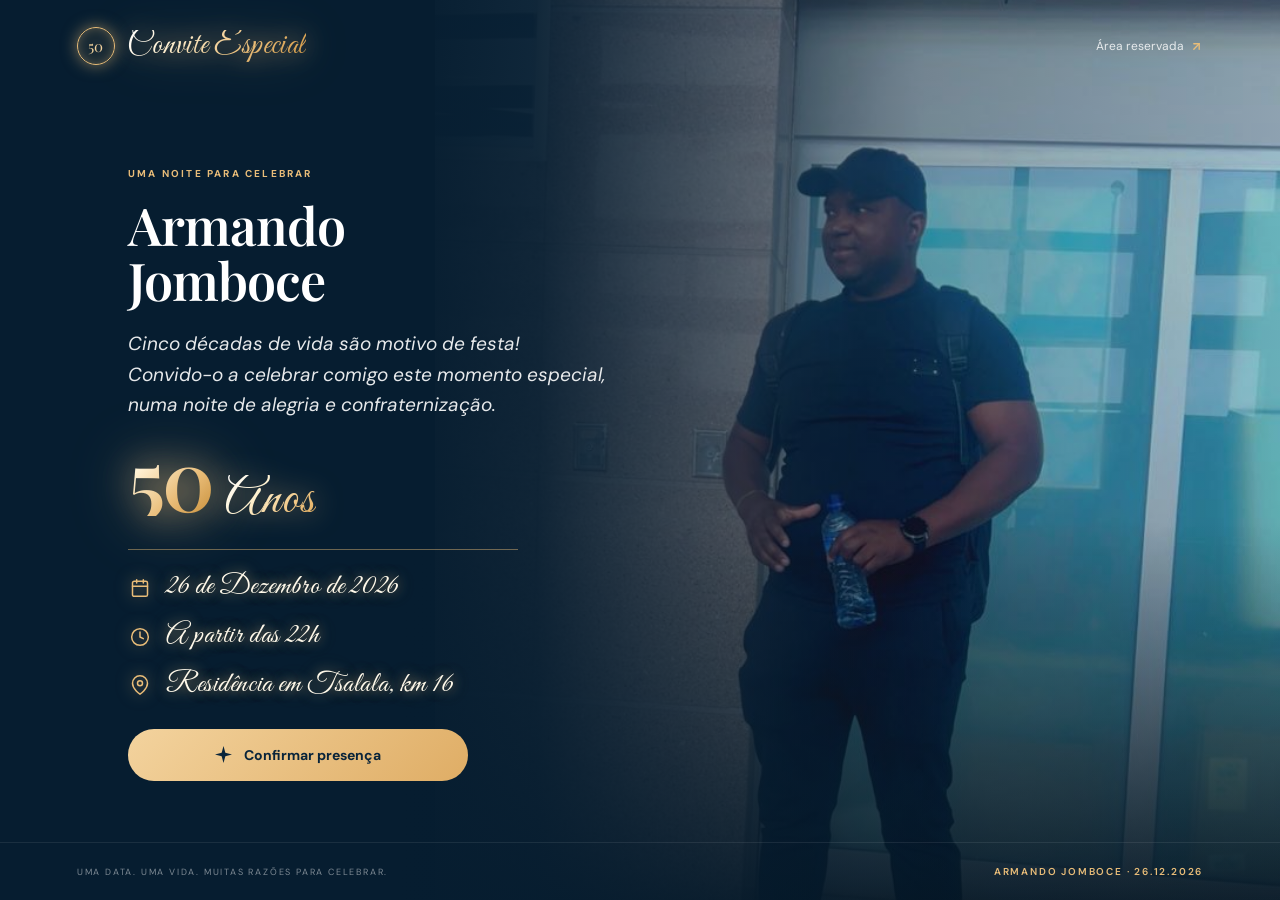
==== commit 144510da: "fix: update event date to 26 December 2026" ====
--- a/index.html
+++ b/index.html
@@ -51,7 +51,7 @@
                 <line x1="3" y1="10" x2="21" y2="10"></line>
               </svg>
             </span>
-            <span class="event-text script-accent">27 de Dezembro de 2026</span>
+            <span class="event-text script-accent">26 de Dezembro de 2026</span>
           </div>
 
           <div class="event-detail-item">
@@ -85,7 +85,7 @@
 
       <div class="hero-bottom-bar">
         <div class="hero-bottom-note">UMA DATA. UMA VIDA. MUITAS RAZÕES PARA CELEBRAR.</div>
-        <div class="hero-bottom-date">ARMANDO JOMBOCE · 27.12.2026</div>
+        <div class="hero-bottom-date">ARMANDO JOMBOCE · 26.12.2026</div>
       </div>
     </section>
   </main>
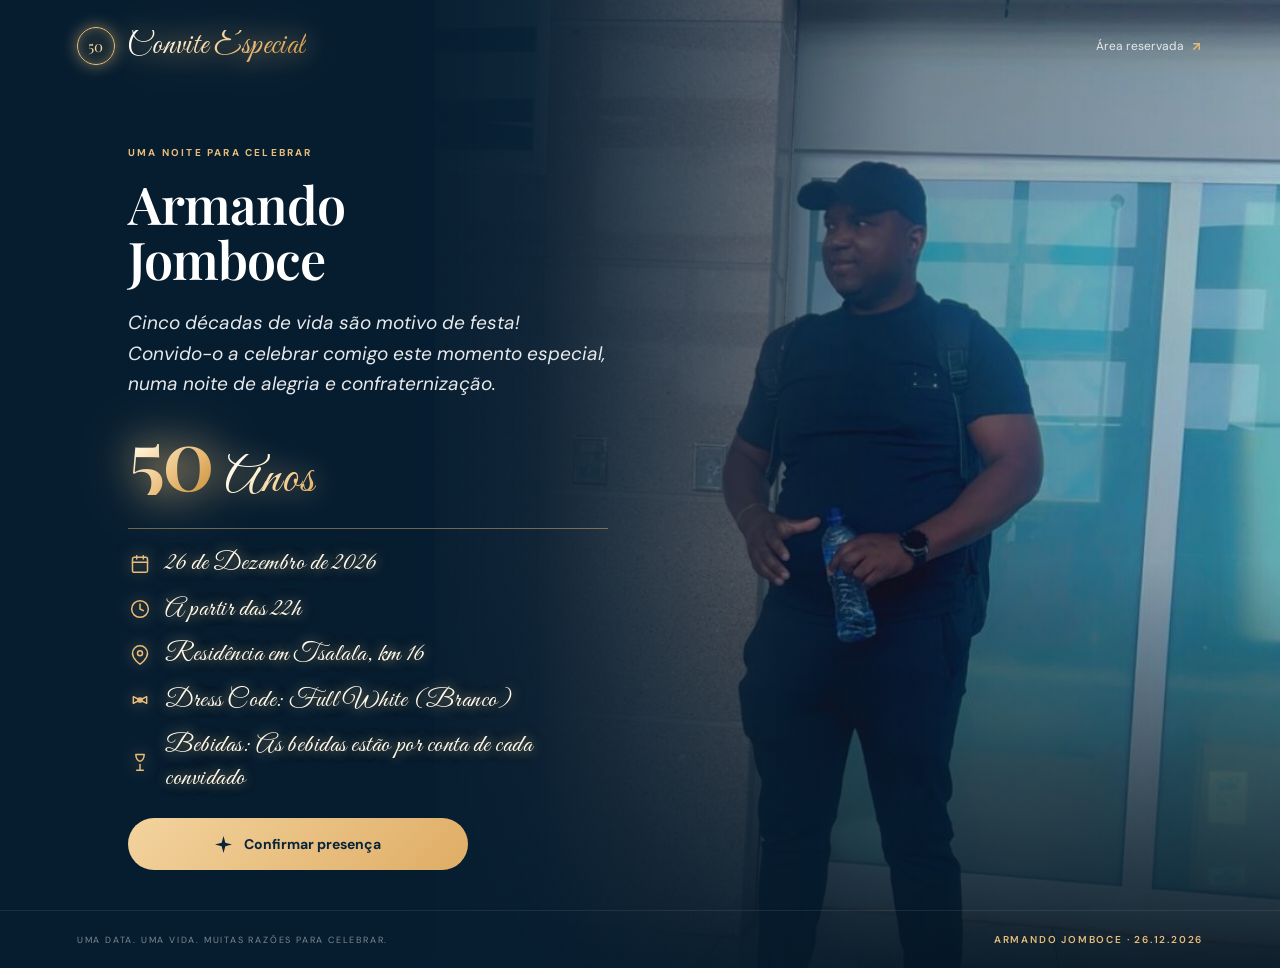
==== commit 4d892cdd: "feat: add dress code and drinks information with festive styling and custom icons" ====
--- a/index.html
+++ b/index.html
@@ -73,6 +73,28 @@
             </span>
             <span class="event-text script-accent">Residência em Tsalala, km 16</span>
           </div>
+
+          <div class="event-detail-item">
+            <span class="detail-icon-wrap" aria-hidden="true">
+              <svg width="20" height="20" viewBox="0 0 24 24" fill="none" stroke="currentColor" stroke-width="1.8" stroke-linecap="round" stroke-linejoin="round">
+                <path d="M4 8l8 4-8 4V8z"></path>
+                <path d="M20 8l-8 4 8 4V8z"></path>
+                <circle cx="12" cy="12" r="2.5"></circle>
+              </svg>
+            </span>
+            <span class="event-text script-accent">Dress Code: Full White (Branco)</span>
+          </div>
+
+          <div class="event-detail-item">
+            <span class="detail-icon-wrap" aria-hidden="true">
+              <svg width="20" height="20" viewBox="0 0 24 24" fill="none" stroke="currentColor" stroke-width="1.8" stroke-linecap="round" stroke-linejoin="round">
+                <path d="M8 22h8"></path>
+                <path d="M12 15v7"></path>
+                <path d="M17 3H7c0 4.4 2.2 8 5 8s5-3.6 5-8z"></path>
+              </svg>
+            </span>
+            <span class="event-text script-accent">Bebidas: As bebidas estão por conta de cada convidado</span>
+          </div>
         </div>
 
         <a class="gold-button hero-button" href="/confirmar.html">
--- a/styles.css
+++ b/styles.css
@@ -80,13 +80,13 @@
   filter: drop-shadow(0 0 14px rgba(233, 189, 121, 0.7));
   line-height: 1;
 }
-.event-details { display: grid; gap: 14px; padding: 20px 0 24px; border-top: 1px solid rgba(233,189,121,.45); max-width: 390px; }
-.event-detail-item { display: flex; align-items: center; gap: 14px; }
+.event-details { display: grid; gap: 13px; padding: 18px 0 22px; border-top: 1px solid rgba(233,189,121,.45); max-width: 480px; }
+.event-detail-item { display: flex; align-items: center; gap: 13px; }
 .detail-icon-wrap { width: 24px; display: flex; align-items: center; justify-content: center; color: var(--gold); filter: drop-shadow(0 0 8px rgba(233, 189, 121, 0.55)); flex-shrink: 0; }
 .script-accent {
   font-family: var(--script);
-  font-size: clamp(23px, 2.5vw, 29px);
-  line-height: 1.2;
+  font-size: clamp(20px, 2.3vw, 26px);
+  line-height: 1.25;
   color: #fff9ea;
   letter-spacing: .02em;
   text-shadow: 0 0 12px rgba(233, 189, 121, 0.6), 0 0 22px rgba(233, 189, 121, 0.3);
@@ -188,8 +188,8 @@
   .age-block { margin: 6px 0 16px; gap: 8px; }
   .age-number { font-size: 60px; }
   .age-label { font-size: 36px; }
-  .event-details { max-width: 100%; gap: 11px; padding: 16px 0 20px; }
-  .script-accent { font-size: 20px; }
+  .event-details { max-width: 100%; gap: 11px; padding: 15px 0 18px; }
+  .script-accent { font-size: 18px; line-height: 1.25; }
   .detail-icon-wrap svg { width: 18px; height: 18px; }
   .hero-button { font-size: 13px; }
   .hero-bottom-bar { flex-direction: column; gap: 6px; text-align: center; padding: 18px 20px; }
